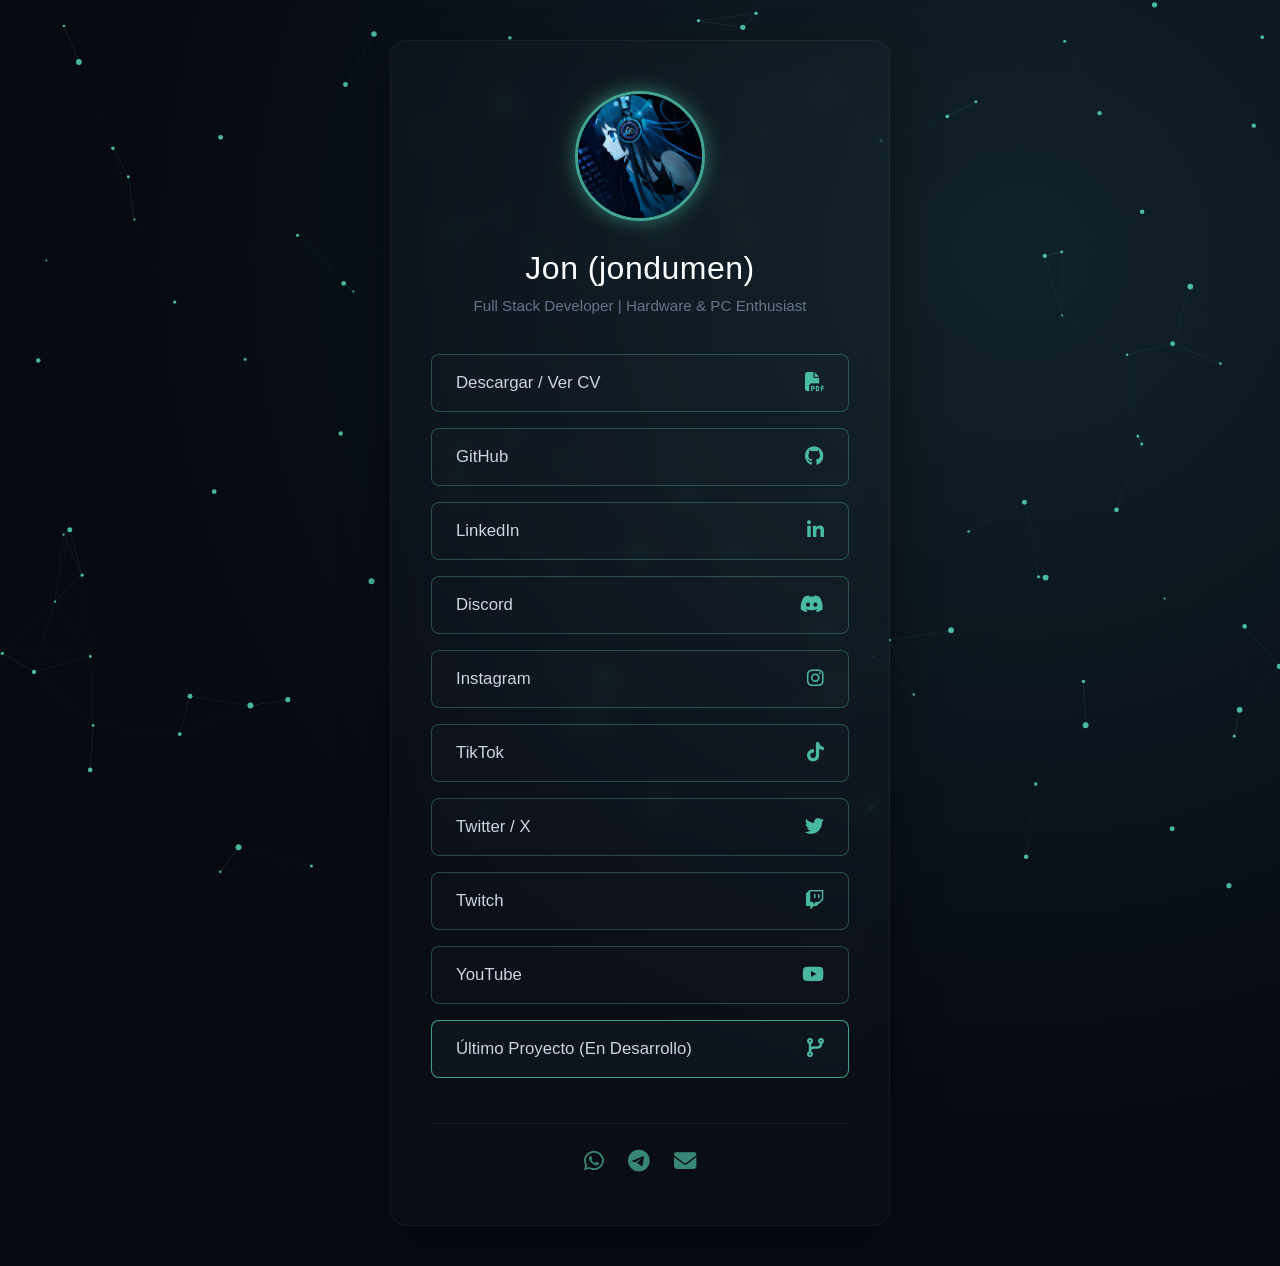
==== index.html @ f0bef566 "FIrst Release of Bio" ====
<!DOCTYPE html>
<html lang="es">
<head>
    <meta charset="UTF-8">
    <meta name="viewport" content="width=device-width, initial-scale=1.0">
    <title>jondumen | Programming & Hardware</title>
    <link type="image/png" sizes="96x96" rel="icon" href="docs/favicon.png">
    <!-- Iconos de FontAwesome -->
    <link rel="stylesheet" href="https://cdnjs.cloudflare.com/ajax/libs/font-awesome/6.4.0/css/all.min.css">
    <link rel="stylesheet" href="css/style.css">
</head>
<body>
    <canvas id="neon-canvas"></canvas>

    <div class="container fade-in">
        <header class="profile">
            <img src="docs/Miku-LT.jpg" alt="jondumen" class="profile-img">
            <h1>Jon (jondumen)</h1> 
            <p class="tagline">Full Stack Developer | Hardware & PC Enthusiast</p>
        </header>

        <main class="links-container">
            <!-- Botón que ahora abrirá el Pop-Up -->
            <button id="open-cv-modal" class="link-btn">
                Descargar / Ver CV <i class="fa-solid fa-file-pdf"></i>
            </button>

            <a href="https://github.com/jondumen" target="_blank" class="link-btn">
                GitHub <i class="fa-brands fa-github"></i>
            </a>

            <a href="https://www.linkedin.com/in/jondumen" target="_blank" class="link-btn">
                LinkedIn <i class="fa-brands fa-linkedin-in"></i>
            </a>

            <button id="discord-btn" class="link-btn" data-user="jondumen">
                Discord <i class="fa-brands fa-discord"></i>
            </button>

            <a href="https://www.instagram.com/jondumen10" target="_blank" class="link-btn">
                Instagram <i class="fa-brands fa-instagram"></i>
            </a>

            <a href="https://www.tiktok.com/@jondumen" target="_blank" class="link-btn">
                TikTok <i class="fa-brands fa-tiktok"></i>
            </a>

            <a href="https://twitter.com/jondumen" target="_blank" class="link-btn">
                Twitter / X <i class="fa-brands fa-twitter"></i>
            </a>

            <a href="https://www.twitch.tv/jondumen" target="_blank" class="link-btn">
                Twitch <i class="fa-brands fa-twitch"></i>
            </a>

            <a href="https://www.youtube.com/@jondumen" target="_blank" class="link-btn">
                YouTube <i class="fa-brands fa-youtube"></i>
            </a>

            <a href="URL_DE_TU_PROYECTO_DESPLEGADO" target="_blank" class="link-btn proyecto-destacado">
                Último Proyecto (En Desarrollo) <i class="fa-solid fa-code-branch"></i>
            </a>
        </main>
        
        <footer class="social-icons">
            <a href="https://wa.me/+526145097643" target="_blank" title="WhatsApp"><i class="fa-brands fa-whatsapp"></i></a>
            <a href="https://t.me/jondumen" target="_blank" title="Telegram"><i class="fa-brands fa-telegram"></i></a>
            <a href="mailto:jondumen@gmail.com" title="Correo Electrónico"><i class="fa-solid fa-envelope"></i></a>
        </footer>
    </div> <div id="cv-modal" class="modal">
        <div class="modal-content">
            <span class="close-btn">&times;</span>
            <h2>Selecciona el Idioma del CV</h2>
            <p>Elige la versión que deseas visualizar o descargar:</p>
            
            <div class="modal-options">
                <a href="docs/CV-ES-jondumen.pdf" target="_blank" class="modal-btn">
                    Español <i class="fa-solid fa-language"></i>
                </a>
                <a href="docs/CV-EN-jondumen.pdf" target="_blank" class="modal-btn">
                    English <i class="fa-solid fa-globe"></i>
                </a>
            </div>
        </div>
    </div>

    <script src="js/script.js"></script>
</body>
</html>
---- css/style.css ----
* {
    margin: 0;
    padding: 0;
    box-sizing: border-box;
    font-family: 'Segoe UI', -apple-system, BlinkMacSystemFont, Roboto, sans-serif;
}

body {
    background: radial-gradient(circle at 80% 20%, #112229 0%, #070a13 60%);
    color: #e2e8f0;
    display: flex;
    justify-content: center;
    align-items: center;
    min-height: 100vh;
    padding: 40px 20px;
    overflow-y: auto;   /* <--- Permite scroll vertical solo si es necesario */
    position: relative;
}

#neon-canvas {
    position: fixed;
    top: 0;
    left: 0;
    width: 100vw;
    height: 100vh;
    z-index: -1; /* Se va al fondo de todo */
    pointer-events: none; /* Hace que ignores los clics en el fondo */
}

/* Contenedor del marco tipo Glass */
.container {
    width: 100%;
    max-width: 500px;
    text-align: center;
    padding: 50px 40px;
    
    /* Efecto Cristal (Glassmorphism) */
    background: rgba(255, 255, 255, 0.015);
    backdrop-filter: blur(12px);
    -webkit-backdrop-filter: blur(12px);
    
    border-radius: 16px;
    border: 1px solid rgba(255, 255, 255, 0.05);
    box-shadow: 0 20px 50px rgba(0, 0, 0, 0.4);
    
    /* Animación de entrada */
    opacity: 0;
    transform: translateY(20px);
}

.fade-in {
    animation: fadeInReveal 1s cubic-bezier(0.16, 1, 0.3, 1) forwards;
}

@keyframes fadeInReveal {
    to {
        opacity: 1;
        transform: translateY(0);
    }
}

.profile-img {
    width: 130px;
    height: 130px;
    border-radius: 50%;
    /* Borde cian Miku con transparencia */
    border: 3px solid rgba(100, 255, 218, 0.6); 
    object-fit: cover;
    margin-bottom: 25px;
    /* GLOW: Brillo neón alrededor del avatar */
    box-shadow: 0 0 20px rgba(100, 255, 218, 0.4), 
                inset 0 0 10px rgba(100, 255, 218, 0.2);
}

/* TEXTOS */
.profile h1 {
    font-size: 2rem;
    font-weight: 500;
    color: #ffffff;
    letter-spacing: 0.5px;
    margin-bottom: 10px;
}

.profile .tagline {
    font-size: 0.95rem;
    color: #64748b; 
    margin-bottom: 40px;
    font-weight: 400;
}

/* BOTONES (LINKS) */
.links-container {
    display: flex;
    flex-direction: column;
    gap: 16px;
    margin-bottom: 45px;
}

.link-btn {
    display: flex;
    align-items: center;
    justify-content: space-between; 
    padding: 18px 24px;
    background: rgba(255, 255, 255, 0.01);
    border: 1px solid rgba(100, 255, 218, 0.25); 
    color: #cbd5e1;
    text-decoration: none;
    border-radius: 8px; 
    font-size: 1.05rem;
    font-weight: 400;
    transition: all 0.3s ease;
}

/* El icono va hacia la derecha */
.link-btn i {
    font-size: 1.2rem;
    color: rgba(100, 255, 218, 0.7);
    order: 2; /* Mueve el icono al final */
}

/* GLOW EN HOVER */
.link-btn:hover {
    color: #ffffff;
    border-color: rgba(100, 255, 218, 0.9);
    background: rgba(100, 255, 218, 0.03);
    /* Brillo exterior intenso */
    box-shadow: 0 0 15px rgba(100, 255, 218, 0.3), 
                inset 0 0 10px rgba(100, 255, 218, 0.1);
    transform: translateY(-1px);
}

/* REDES SOCIALES (FOOTER) */
.social-icons {
    display: flex;
    justify-content: center;
    gap: 24px;
    border-top: 1px solid rgba(255, 255, 255, 0.05); 
    padding-top: 25px;
}

.social-icons a {
    color: rgba(100, 255, 218, 0.5); 
    font-size: 1.4rem;
    transition: all 0.3s ease;
}

.social-icons a:hover {
    color: rgba(100, 255, 218, 1);
    transform: translateY(-2px);
    /* Destello de texto para los iconos inferiores */
    filter: drop-shadow(0 0 8px rgba(100, 255, 218, 0.6));
}

/* Estilo especial para resaltar tu último proyecto */
.link-btn.proyecto-destacado {
    border-color: rgba(100, 255, 218, 0.6);
    background: rgba(100, 255, 218, 0.03);
}

.link-btn.proyecto-destacado:hover {
    background: rgba(100, 255, 218, 0.08);
    box-shadow: 0 0 20px rgba(100, 255, 218, 0.4);
}


/* --- ESTILOS DEL POP-UP (MODAL) --- */

/* Fondo oscuro que cubre toda la pantalla al abrirse */
.modal {
    position: fixed; 
    z-index: 10000;
    top: 0;
    left: 0;
    width: 100%;    
    height: 100%;   
    background-color: rgba(7, 10, 19, 0.85); 
    backdrop-filter: blur(12px);
    -webkit-backdrop-filter: blur(12px);
    
    /* Forzamos el centrado mediante Flexbox */
    display: flex; 
    align-items: center;
    justify-content: center;

    display: none; /* Se oculta por defecto */
}

/* Aseguramos que la tarjeta de adentro no se desplace */
.modal-content {
    background: rgba(20, 32, 45, 0.85);
    backdrop-filter: blur(20px);
    -webkit-backdrop-filter: blur(20px);
    border: 1px solid rgba(100, 255, 218, 0.3);
    border-radius: 12px;
    padding: 30px;
    width: 90%;
    max-width: 400px;
    
    /* Forzamos a que la tarjeta se alinee al centro de su contenedor fixed */
    margin: auto; 
    text-align: center;
    position: relative;
    box-shadow: 0 0 30px rgba(100, 255, 218, 0.2);
    
    animation: modalReveal 0.4s cubic-bezier(0.16, 1, 0.3, 1) forwards;
}

@keyframes modalReveal {
    from { opacity: 0; transform: scale(0.9); }
    to { opacity: 1; transform: scale(1); }
}

.close-btn {
    position: absolute;
    top: 15px;
    right: 20px;
    color: #64748b;
    font-size: 1.5rem;
    cursor: pointer;
    transition: color 0.3s;
}

.close-btn:hover {
    color: rgba(100, 255, 218, 1);
}

.modal-content h2 {
    font-size: 1.3rem;
    color: #ffffff;
    margin-bottom: 10px;
    font-weight: 500;
}

.modal-content p {
    font-size: 0.9rem;
    color: #94a3b8;
    margin-bottom: 25px;
}

/* Contenedor de las dos opciones (Español / Inglés) */
.modal-options {
    display: flex;
    gap: 15px;
}

.modal-btn {
    flex: 1;
    display: flex;
    align-items: center;
    justify-content: center;
    gap: 8px;
    padding: 14px;
    background: rgba(255, 255, 255, 0.02);
    border: 1px solid rgba(255, 255, 255, 0.1);
    color: #cbd5e1;
    text-decoration: none;
    border-radius: 8px;
    font-weight: 500;
    font-size: 0.95rem;
    transition: all 0.3s ease;
}

.modal-btn:hover {
    color: #ffffff;
    border-color: rgba(100, 255, 218, 0.8);
    background: rgba(100, 255, 218, 0.05);
    box-shadow: 0 0 15px rgba(100, 255, 218, 0.2);
}
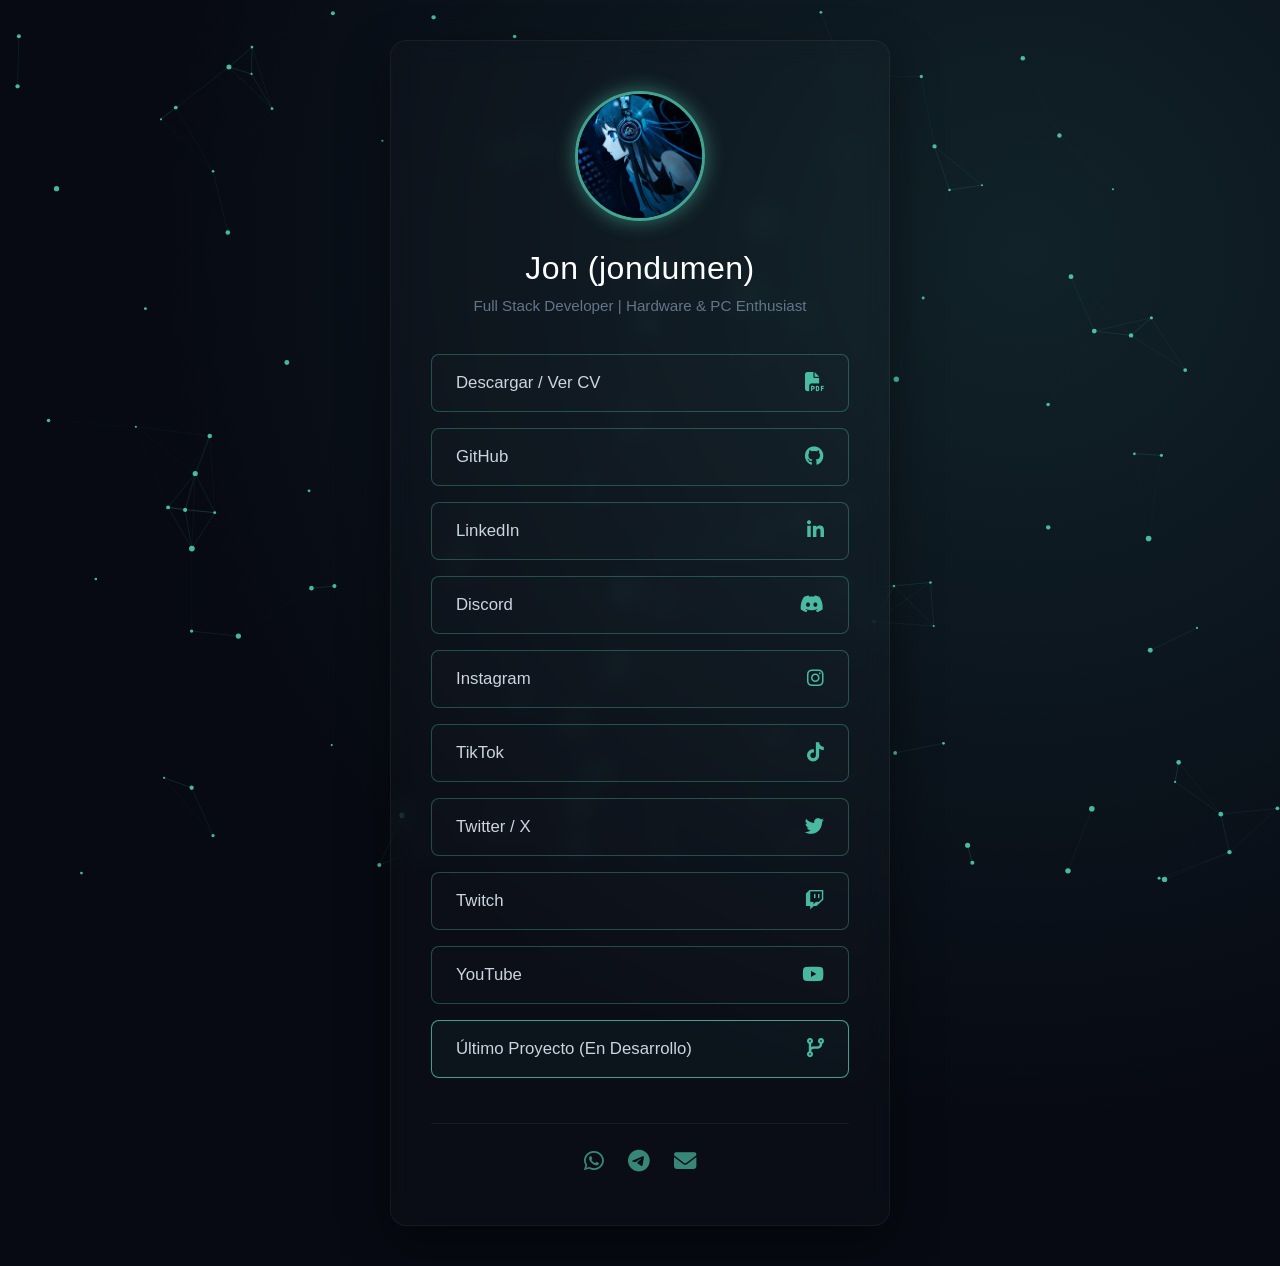
==== commit 8de3eb8b: "Small detail on Project" ====
--- a/index.html
+++ b/index.html
@@ -57,7 +57,7 @@
                 YouTube <i class="fa-brands fa-youtube"></i>
             </a>
 
-            <a href="URL_DE_TU_PROYECTO_DESPLEGADO" target="_blank" class="link-btn proyecto-destacado">
+            <a href="URL" target="_blank" class="link-btn proyecto-destacado">
                 Último Proyecto (En Desarrollo) <i class="fa-solid fa-code-branch"></i>
             </a>
         </main>
